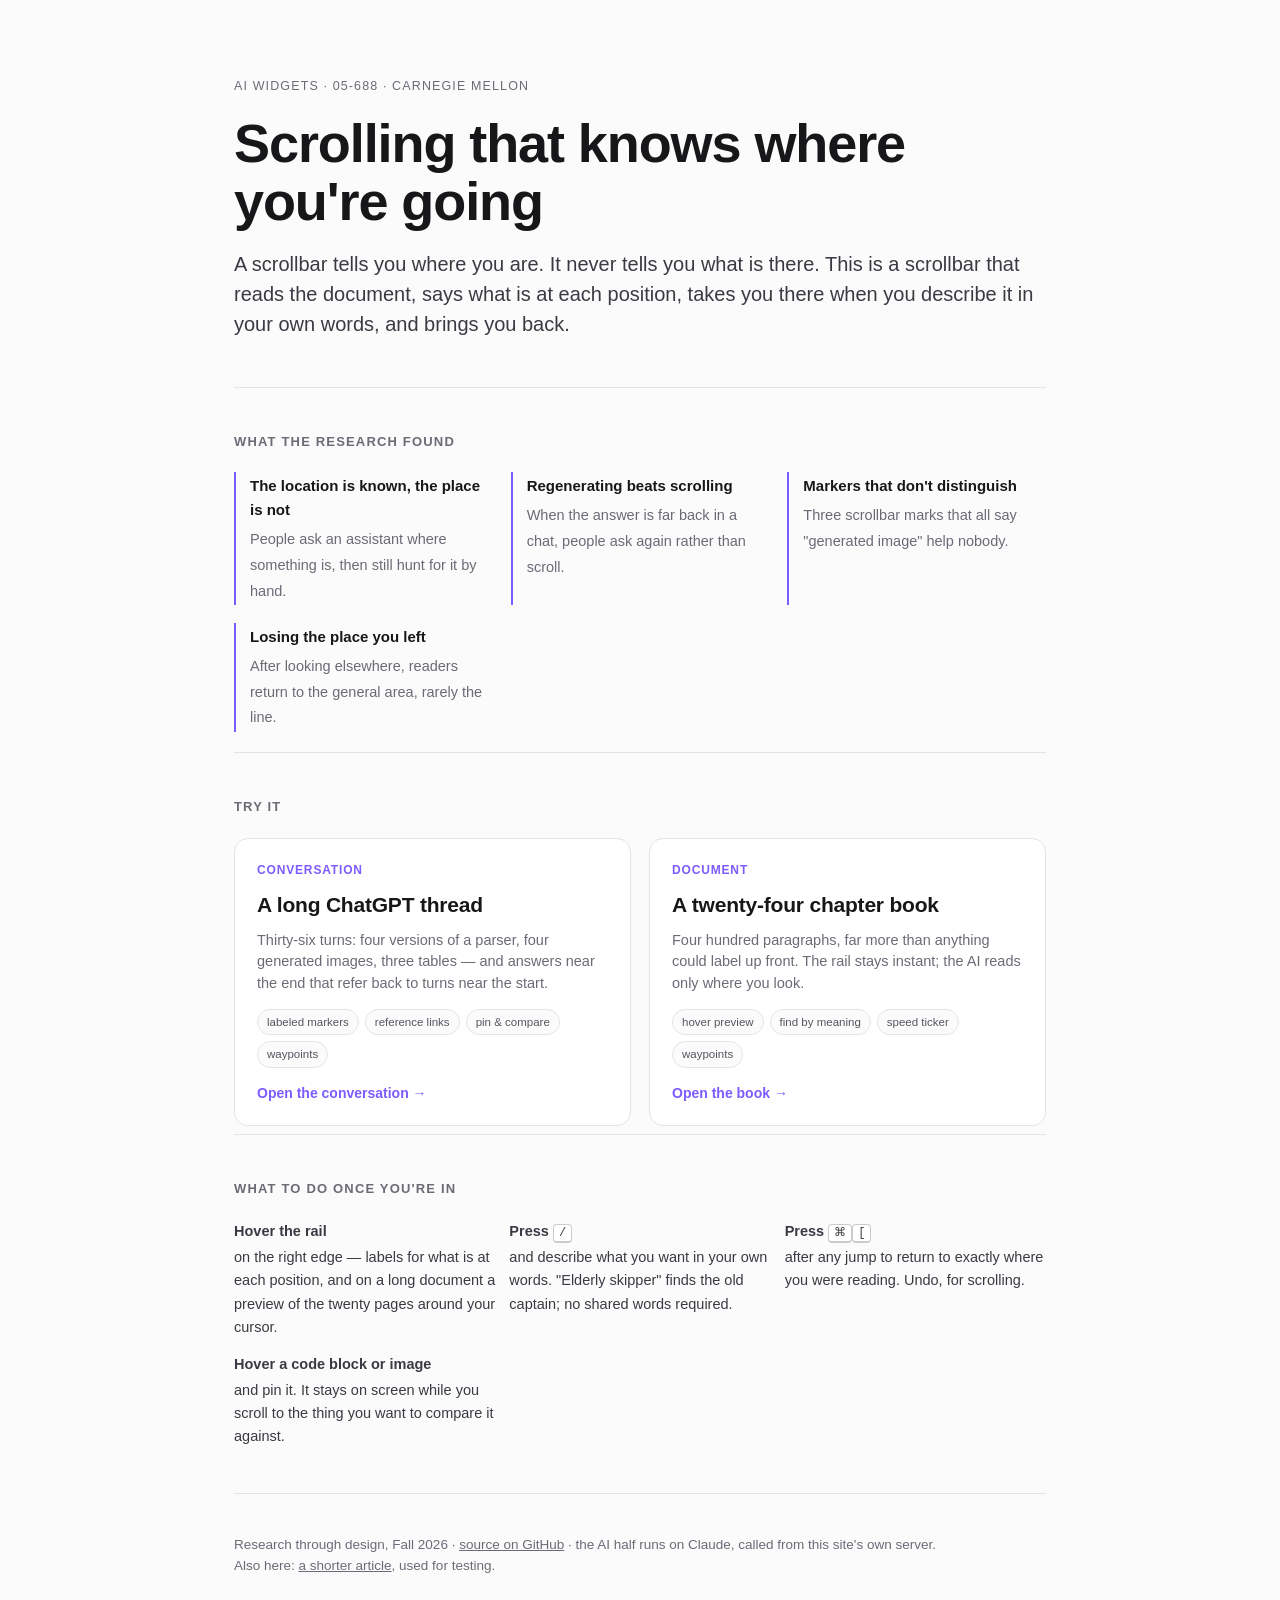
==== index.html @ bb41c3c0 "Restructure as a deployed site: home page, /gpt and /document routes, one mode, no settings UI Co-Au" ====
<!doctype html>
<html lang="en"><head><meta charset="utf-8"><meta name="viewport" content="width=device-width,initial-scale=1">
<title>Scrolling that knows where you're going</title>
<meta name="description" content="An intelligent scrollbar: labeled markers, a preview of the twenty pages around your cursor, find by meaning, jump-and-return, and pinned comparison.">
<style>
  :root {
    --ink: #17171a; --dim: #6b6b76; --line: #e4e4e8; --paper: #fbfbfc; --acc: #7c5cff;
    color-scheme: light;
  }
  * { box-sizing: border-box; }
  body { margin: 0; background: var(--paper); color: var(--ink);
    font: 16px/1.6 -apple-system, BlinkMacSystemFont, "Segoe UI", Roboto, Helvetica, Arial, sans-serif; }
  .wrap { max-width: 860px; margin: 0 auto; padding: 0 24px; }
  header { padding: 76px 0 48px; }
  .eyebrow { font-size: 12.5px; letter-spacing: .09em; text-transform: uppercase; color: var(--dim); margin-bottom: 18px; }
  h1 { font-size: clamp(34px, 6vw, 54px); line-height: 1.08; letter-spacing: -0.02em; margin: 0 0 18px; font-weight: 700; }
  .lede { font-size: 20px; line-height: 1.5; color: #3a3a42; max-width: 42em; margin: 0; }
  h2 { font-size: 13px; letter-spacing: .09em; text-transform: uppercase; color: var(--dim); font-weight: 600;
       margin: 0 0 20px; padding-top: 44px; border-top: 1px solid var(--line); }
  .findings { display: grid; gap: 18px; grid-template-columns: repeat(auto-fit, minmax(230px, 1fr)); margin: 0 0 20px; padding: 0; list-style: none; }
  .findings li { border-left: 2px solid var(--acc); padding: 2px 0 2px 14px; }
  .findings b { display: block; font-size: 15px; margin-bottom: 4px; }
  .findings span { color: var(--dim); font-size: 14.5px; }
  .demos { display: grid; gap: 18px; grid-template-columns: 1fr 1fr; margin: 4px 0 8px; }
  @media (max-width: 720px) { .demos { grid-template-columns: 1fr; } }
  .demo { display: block; border: 1px solid var(--line); border-radius: 14px; padding: 22px 22px 20px; text-decoration: none;
    color: inherit; background: #fff; transition: border-color .14s, transform .14s, box-shadow .14s; }
  .demo:hover { border-color: var(--acc); transform: translateY(-2px); box-shadow: 0 10px 28px rgba(20,20,40,0.07); }
  .demo .kind { font-size: 12px; letter-spacing: .07em; text-transform: uppercase; color: var(--acc); font-weight: 600; }
  .demo h3 { font-size: 21px; margin: 8px 0 8px; letter-spacing: -0.01em; }
  .demo p { margin: 0 0 14px; color: var(--dim); font-size: 14.5px; line-height: 1.5; }
  .tags { display: flex; flex-wrap: wrap; gap: 6px; }
  .tag { font-size: 11.5px; border: 1px solid var(--line); border-radius: 999px; padding: 3px 9px; color: #55555f; background: var(--paper); }
  .go { display: inline-block; margin-top: 14px; font-size: 14px; font-weight: 600; color: var(--acc); }
  .how { display: grid; gap: 14px; grid-template-columns: repeat(auto-fit, minmax(240px, 1fr)); margin: 0 0 8px; padding: 0; list-style: none; }
  .how li { font-size: 14.5px; color: #3a3a42; }
  .how b { display: block; margin-bottom: 3px; }
  kbd { font: 12px ui-monospace, Menlo, monospace; border: 1px solid #ccc; border-bottom-width: 2px; border-radius: 4px; padding: 1px 5px; background: #fff; }
  footer { color: var(--dim); font-size: 13.5px; padding: 40px 0 70px; margin-top: 44px; border-top: 1px solid var(--line); }
  footer a { color: inherit; }
</style></head>
<body>
<div class="wrap">

<header>
  <div class="eyebrow">AI Widgets · 05-688 · Carnegie Mellon</div>
  <h1>Scrolling that knows where you're going</h1>
  <p class="lede">A scrollbar tells you where you are. It never tells you what is there. This is a scrollbar
  that reads the document, says what is at each position, takes you there when you describe it in your own
  words, and brings you back.</p>
</header>

<h2>What the research found</h2>
<ul class="findings">
  <li><b>The location is known, the place is not</b><span>People ask an assistant where something is, then still hunt for it by hand.</span></li>
  <li><b>Regenerating beats scrolling</b><span>When the answer is far back in a chat, people ask again rather than scroll.</span></li>
  <li><b>Markers that don't distinguish</b><span>Three scrollbar marks that all say "generated image" help nobody.</span></li>
  <li><b>Losing the place you left</b><span>After looking elsewhere, readers return to the general area, rarely the line.</span></li>
</ul>

<h2>Try it</h2>
<div class="demos">
  <a class="demo" href="/gpt">
    <div class="kind">Conversation</div>
    <h3>A long ChatGPT thread</h3>
    <p>Thirty-six turns: four versions of a parser, four generated images, three tables — and answers near the
    end that refer back to turns near the start.</p>
    <div class="tags"><span class="tag">labeled markers</span><span class="tag">reference links</span><span class="tag">pin &amp; compare</span><span class="tag">waypoints</span></div>
    <span class="go">Open the conversation →</span>
  </a>
  <a class="demo" href="/document">
    <div class="kind">Document</div>
    <h3>A twenty-four chapter book</h3>
    <p>Four hundred paragraphs, far more than anything could label up front. The rail stays instant; the AI
    reads only where you look.</p>
    <div class="tags"><span class="tag">hover preview</span><span class="tag">find by meaning</span><span class="tag">speed ticker</span><span class="tag">waypoints</span></div>
    <span class="go">Open the book →</span>
  </a>
</div>

<h2>What to do once you're in</h2>
<ul class="how">
  <li><b>Hover the rail</b>on the right edge — labels for what is at each position, and on a long document a
  preview of the twenty pages around your cursor.</li>
  <li><b>Press <kbd>/</kbd></b>and describe what you want in your own words. "Elderly skipper" finds the old
  captain; no shared words required.</li>
  <li><b>Press <kbd>⌘</kbd><kbd>[</kbd></b>after any jump to return to exactly where you were reading.
  Undo, for scrolling.</li>
  <li><b>Hover a code block or image</b>and pin it. It stays on screen while you scroll to the thing you want
  to compare it against.</li>
</ul>

<footer>
  Research through design, Fall 2026 · <a href="https://github.com/gaodegao35/AI-Widget---Scroll">source on GitHub</a>
  · the AI half runs on Claude, called from this site's own server.
  <br>Also here: <a href="/article">a shorter article</a>, used for testing.
</footer>

</div>
</body></html>
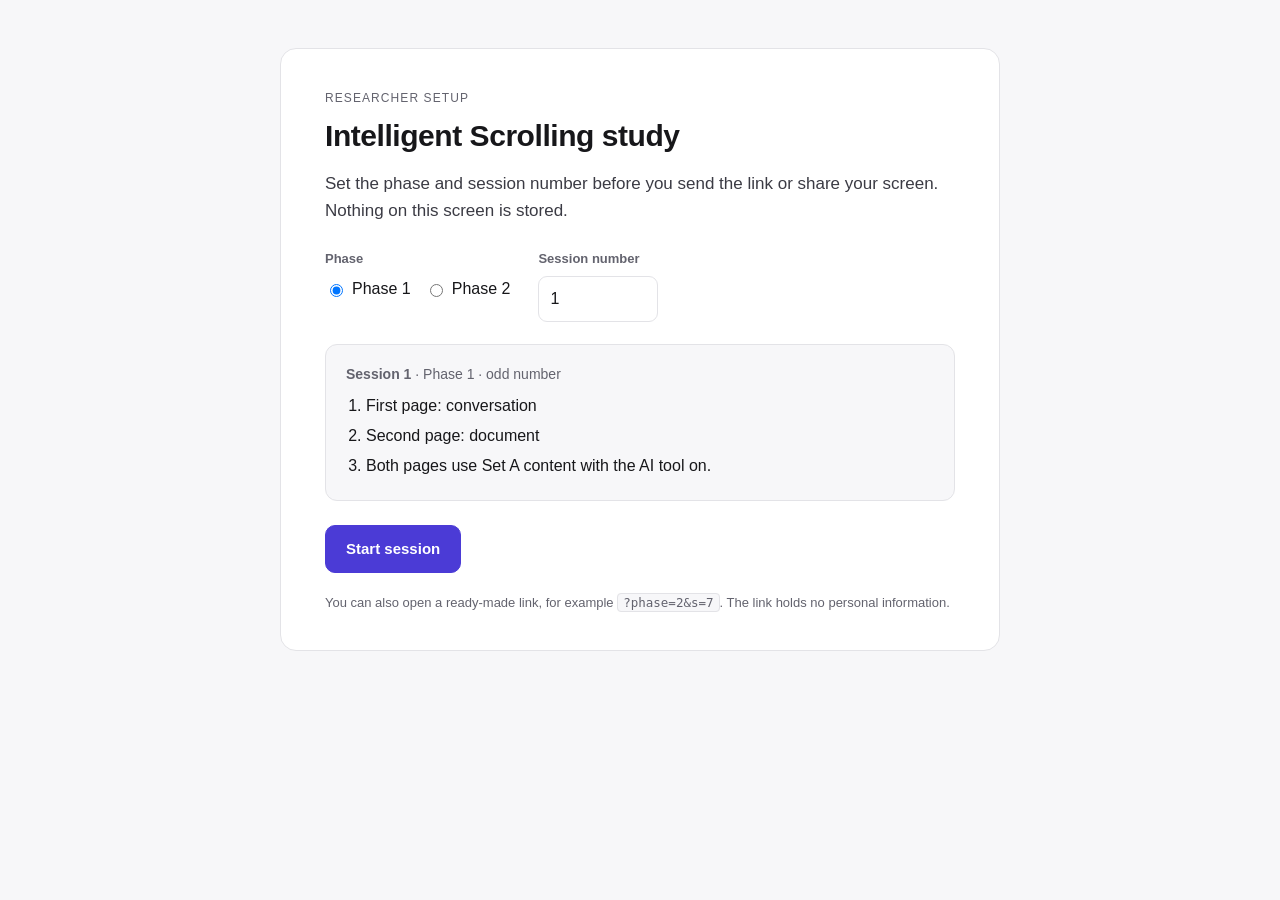
==== commit 1e55b0d1: "Rebuild as the IRB study app: four features, two conditions, Phase 1 and Phase 2 flows Replaces the " ====
--- a/index.html
+++ b/index.html
@@ -1,100 +1,19 @@
 <!doctype html>
-<html lang="en"><head><meta charset="utf-8"><meta name="viewport" content="width=device-width,initial-scale=1">
-<title>Scrolling that knows where you're going</title>
-<meta name="description" content="An intelligent scrollbar: labeled markers, a preview of the twenty pages around your cursor, find by meaning, jump-and-return, and pinned comparison.">
-<style>
-  :root {
-    --ink: #17171a; --dim: #6b6b76; --line: #e4e4e8; --paper: #fbfbfc; --acc: #7c5cff;
-    color-scheme: light;
-  }
-  * { box-sizing: border-box; }
-  body { margin: 0; background: var(--paper); color: var(--ink);
-    font: 16px/1.6 -apple-system, BlinkMacSystemFont, "Segoe UI", Roboto, Helvetica, Arial, sans-serif; }
-  .wrap { max-width: 860px; margin: 0 auto; padding: 0 24px; }
-  header { padding: 76px 0 48px; }
-  .eyebrow { font-size: 12.5px; letter-spacing: .09em; text-transform: uppercase; color: var(--dim); margin-bottom: 18px; }
-  h1 { font-size: clamp(34px, 6vw, 54px); line-height: 1.08; letter-spacing: -0.02em; margin: 0 0 18px; font-weight: 700; }
-  .lede { font-size: 20px; line-height: 1.5; color: #3a3a42; max-width: 42em; margin: 0; }
-  h2 { font-size: 13px; letter-spacing: .09em; text-transform: uppercase; color: var(--dim); font-weight: 600;
-       margin: 0 0 20px; padding-top: 44px; border-top: 1px solid var(--line); }
-  .findings { display: grid; gap: 18px; grid-template-columns: repeat(auto-fit, minmax(230px, 1fr)); margin: 0 0 20px; padding: 0; list-style: none; }
-  .findings li { border-left: 2px solid var(--acc); padding: 2px 0 2px 14px; }
-  .findings b { display: block; font-size: 15px; margin-bottom: 4px; }
-  .findings span { color: var(--dim); font-size: 14.5px; }
-  .demos { display: grid; gap: 18px; grid-template-columns: 1fr 1fr; margin: 4px 0 8px; }
-  @media (max-width: 720px) { .demos { grid-template-columns: 1fr; } }
-  .demo { display: block; border: 1px solid var(--line); border-radius: 14px; padding: 22px 22px 20px; text-decoration: none;
-    color: inherit; background: #fff; transition: border-color .14s, transform .14s, box-shadow .14s; }
-  .demo:hover { border-color: var(--acc); transform: translateY(-2px); box-shadow: 0 10px 28px rgba(20,20,40,0.07); }
-  .demo .kind { font-size: 12px; letter-spacing: .07em; text-transform: uppercase; color: var(--acc); font-weight: 600; }
-  .demo h3 { font-size: 21px; margin: 8px 0 8px; letter-spacing: -0.01em; }
-  .demo p { margin: 0 0 14px; color: var(--dim); font-size: 14.5px; line-height: 1.5; }
-  .tags { display: flex; flex-wrap: wrap; gap: 6px; }
-  .tag { font-size: 11.5px; border: 1px solid var(--line); border-radius: 999px; padding: 3px 9px; color: #55555f; background: var(--paper); }
-  .go { display: inline-block; margin-top: 14px; font-size: 14px; font-weight: 600; color: var(--acc); }
-  .how { display: grid; gap: 14px; grid-template-columns: repeat(auto-fit, minmax(240px, 1fr)); margin: 0 0 8px; padding: 0; list-style: none; }
-  .how li { font-size: 14.5px; color: #3a3a42; }
-  .how b { display: block; margin-bottom: 3px; }
-  kbd { font: 12px ui-monospace, Menlo, monospace; border: 1px solid #ccc; border-bottom-width: 2px; border-radius: 4px; padding: 1px 5px; background: #fff; }
-  footer { color: var(--dim); font-size: 13.5px; padding: 40px 0 70px; margin-top: 44px; border-top: 1px solid var(--line); }
-  footer a { color: inherit; }
-</style></head>
+<html lang="en"><head>
+<meta charset="utf-8">
+<meta name="viewport" content="width=device-width,initial-scale=1">
+<meta name="robots" content="noindex,nofollow">
+<title>Intelligent Scrolling study</title>
+<link rel="stylesheet" href="study/study.css">
+<link rel="stylesheet" href="widget/widget.css">
+</head>
 <body>
-<div class="wrap">
+<main id="app"></main>
 
-<header>
-  <div class="eyebrow">AI Widgets · 05-688 · Carnegie Mellon</div>
-  <h1>Scrolling that knows where you're going</h1>
-  <p class="lede">A scrollbar tells you where you are. It never tells you what is there. This is a scrollbar
-  that reads the document, says what is at each position, takes you there when you describe it in your own
-  words, and brings you back.</p>
-</header>
-
-<h2>What the research found</h2>
-<ul class="findings">
-  <li><b>The location is known, the place is not</b><span>People ask an assistant where something is, then still hunt for it by hand.</span></li>
-  <li><b>Regenerating beats scrolling</b><span>When the answer is far back in a chat, people ask again rather than scroll.</span></li>
-  <li><b>Markers that don't distinguish</b><span>Three scrollbar marks that all say "generated image" help nobody.</span></li>
-  <li><b>Losing the place you left</b><span>After looking elsewhere, readers return to the general area, rarely the line.</span></li>
-</ul>
-
-<h2>Try it</h2>
-<div class="demos">
-  <a class="demo" href="/gpt">
-    <div class="kind">Conversation</div>
-    <h3>A long ChatGPT thread</h3>
-    <p>Thirty-six turns: four versions of a parser, four generated images, three tables — and answers near the
-    end that refer back to turns near the start.</p>
-    <div class="tags"><span class="tag">labeled markers</span><span class="tag">reference links</span><span class="tag">pin &amp; compare</span><span class="tag">waypoints</span></div>
-    <span class="go">Open the conversation →</span>
-  </a>
-  <a class="demo" href="/document">
-    <div class="kind">Document</div>
-    <h3>A twenty-four chapter book</h3>
-    <p>Four hundred paragraphs, far more than anything could label up front. The rail stays instant; the AI
-    reads only where you look.</p>
-    <div class="tags"><span class="tag">hover preview</span><span class="tag">find by meaning</span><span class="tag">speed ticker</span><span class="tag">waypoints</span></div>
-    <span class="go">Open the book →</span>
-  </a>
-</div>
-
-<h2>What to do once you're in</h2>
-<ul class="how">
-  <li><b>Hover the rail</b>on the right edge — labels for what is at each position, and on a long document a
-  preview of the twenty pages around your cursor.</li>
-  <li><b>Press <kbd>/</kbd></b>and describe what you want in your own words. "Elderly skipper" finds the old
-  captain; no shared words required.</li>
-  <li><b>Press <kbd>⌘</kbd><kbd>[</kbd></b>after any jump to return to exactly where you were reading.
-  Undo, for scrolling.</li>
-  <li><b>Hover a code block or image</b>and pin it. It stays on screen while you scroll to the thing you want
-  to compare it against.</li>
-</ul>
-
-<footer>
-  Research through design, Fall 2026 · <a href="https://github.com/gaodegao35/AI-Widget---Scroll">source on GitHub</a>
-  · the AI half runs on Claude, called from this site's own server.
-  <br>Also here: <a href="/article">a shorter article</a>, used for testing.
-</footer>
-
-</div>
+<script src="study/content-a.js"></script>
+<script src="study/content-b.js"></script>
+<script src="study/content-practice.js"></script>
+<script src="study/tasks.js"></script>
+<script src="widget/widget.js"></script>
+<script src="study/app.js"></script>
 </body></html>
--- a/study/study.css
+++ b/study/study.css
@@ -0,0 +1,119 @@
+/* Study app shell. Participant-facing chrome only; the widget brings its own styles. */
+
+:root {
+  --ink: #17171a;
+  --dim: #63636e;
+  --line: #e3e3e7;
+  --paper: #f7f7f9;
+  --acc: #4b3bd6;
+  color-scheme: light;
+}
+* { box-sizing: border-box; }
+html, body { height: 100%; }
+body {
+  margin: 0; background: var(--paper); color: var(--ink);
+  font: 16px/1.6 -apple-system, BlinkMacSystemFont, "Segoe UI", Roboto, Helvetica, Arial, sans-serif;
+}
+#app { height: 100%; overflow: hidden; }
+
+/* ---- card screens ---- */
+.screen { height: 100%; overflow-y: auto; display: flex; align-items: flex-start; justify-content: center; padding: 48px 24px 64px; }
+.card { width: 100%; max-width: 720px; background: #fff; border: 1px solid var(--line); border-radius: 16px; padding: 40px 44px 36px; }
+.card h1 { font-size: 30px; line-height: 1.2; letter-spacing: -0.015em; margin: 0 0 16px; }
+.card h1:focus { outline: none; }
+.eyebrow { font-size: 12px; letter-spacing: .09em; text-transform: uppercase; color: var(--dim); margin: 0 0 10px; }
+.lede { font-size: 17px; color: #3b3b44; margin: 0 0 24px; }
+.body { font-size: 17px; line-height: 1.65; margin: 0 0 28px; white-space: pre-line; }
+.fineprint { font-size: 13px; color: var(--dim); margin: 20px 0 0; }
+.fineprint code { background: var(--paper); border: 1px solid var(--line); border-radius: 4px; padding: 1px 5px; font-size: 12.5px; }
+
+.actions { display: flex; gap: 10px; flex-wrap: wrap; margin-top: 8px; }
+.btn {
+  font: inherit; font-size: 15px; padding: 11px 20px; border-radius: 10px;
+  border: 1px solid var(--line); background: #fff; color: var(--ink); cursor: pointer;
+}
+.btn:hover { border-color: var(--acc); color: var(--acc); }
+.btn:focus-visible { outline: 2px solid var(--acc); outline-offset: 2px; }
+.btn-primary { background: var(--acc); border-color: var(--acc); color: #fff; font-weight: 600; }
+.btn-primary:hover { background: #3c2fb5; border-color: #3c2fb5; color: #fff; }
+.btn-sm { font-size: 14px; padding: 8px 14px; border-radius: 8px; }
+
+/* ---- setup screen ---- */
+.field-row { display: flex; gap: 28px; flex-wrap: wrap; margin: 4px 0 22px; }
+.field-label { display: block; font-size: 13px; font-weight: 600; color: var(--dim); margin-bottom: 7px; }
+.field { font: inherit; padding: 9px 11px; border: 1px solid var(--line); border-radius: 9px; background: #fff; color: inherit; }
+.field:focus { outline: 2px solid var(--acc); outline-offset: -1px; }
+input[type="number"].field { width: 120px; }
+.radio-row { display: flex; gap: 14px; }
+.radio { display: flex; align-items: center; gap: 6px; cursor: pointer; }
+.order-summary { background: var(--paper); border: 1px solid var(--line); border-radius: 12px; padding: 18px 20px; margin-bottom: 24px; }
+.order-line { font-size: 14px; color: var(--dim); margin-bottom: 8px; }
+.order-list { margin: 0; padding-left: 20px; }
+.order-list li { margin: 4px 0; }
+
+/* ---- question + SUS screens ---- */
+.questions { margin: 0 0 8px; padding-left: 22px; }
+.questions li { margin-bottom: 22px; }
+.q-text { display: block; margin-bottom: 8px; }
+.textarea { width: 100%; font-size: 15px; resize: vertical; }
+.sus { margin: 8px 0 20px; padding-left: 22px; }
+.sus li { margin-bottom: 18px; }
+.sus-text { display: block; margin-bottom: 8px; }
+.sus-scale { display: flex; gap: 8px; flex-wrap: wrap; }
+.sus-opt { display: flex; align-items: center; gap: 5px; border: 1px solid var(--line); border-radius: 8px; padding: 6px 10px; cursor: pointer; background: #fff; font-size: 14px; }
+.sus-opt:hover { border-color: var(--acc); }
+.sus-opt:focus-within { outline: 2px solid var(--acc); outline-offset: 1px; }
+.sus-end { color: var(--dim); font-size: 12px; }
+.sus-end:empty { display: none; }
+
+/* ---- content screens ---- */
+.content-screen { height: 100%; display: flex; flex-direction: column; background: #fff; }
+.stage { position: relative; flex: 1; min-height: 0; }
+.page-scroll {
+  position: absolute; inset: 0 232px 0 0; overflow-y: auto; scroll-behavior: auto;
+  padding: 36px 40px 120px;
+}
+.stage-plain .page-scroll { right: 0; }
+.page-scroll:focus { outline: none; }
+.page-inner { max-width: 720px; margin: 0 auto; }
+.page-title { font-size: 28px; line-height: 1.2; margin: 0 0 6px; letter-spacing: -0.015em; }
+.page-sub { color: var(--dim); font-size: 14px; margin: 0 0 32px; }
+
+.docsec { margin: 0 0 30px; padding: 2px 10px; }
+.docsec h2 { font-size: 19px; margin: 0 0 10px; letter-spacing: -0.005em; }
+.docsec p { margin: 0 0 12px; }
+
+.exchange { margin: 0 0 26px; padding: 2px 10px; }
+.msg { margin-bottom: 14px; }
+.who { display: block; font-size: 11.5px; letter-spacing: .07em; text-transform: uppercase; color: var(--dim); margin-bottom: 5px; }
+.bubble p { margin: 0 0 10px; }
+.bubble p:last-child { margin-bottom: 0; }
+.msg-user .bubble { background: var(--paper); border: 1px solid var(--line); border-radius: 12px; padding: 12px 16px; }
+
+/* cover shown before a timed task starts, and when time is up */
+.cover {
+  position: absolute; inset: 0 232px 0 0; z-index: 5;
+  display: flex; align-items: center; justify-content: center;
+  background: rgba(247,247,249,.86); backdrop-filter: blur(7px);
+  color: var(--dim); font-size: 15px;
+}
+.stage-plain .cover { right: 0; }
+
+/* ---- task panel ---- */
+.taskpanel {
+  flex: none; border-top: 1px solid var(--line); background: #fff;
+  padding: 14px 24px 16px; display: flex; flex-direction: column; gap: 8px;
+  box-shadow: 0 -4px 18px rgba(20,20,40,.05);
+}
+.taskpanel-head { display: flex; align-items: baseline; justify-content: space-between; gap: 16px; }
+.task-num { font-size: 12px; letter-spacing: .07em; text-transform: uppercase; color: var(--dim); }
+.task-text { margin: 0; font-size: 17px; line-height: 1.5; max-width: 860px; }
+.task-note { margin: 0; font-size: 14px; color: var(--dim); }
+.taskpanel-actions { display: flex; gap: 10px; }
+.clock { font: 600 20px/1 ui-monospace, Menlo, Consolas, monospace; font-variant-numeric: tabular-nums; }
+
+@media (max-width: 860px) {
+  .card { padding: 28px 24px; }
+  .page-scroll, .cover { right: 0; }
+  .isw { display: none; }
+}
--- a/widget/widget.css
+++ b/widget/widget.css
@@ -0,0 +1,113 @@
+/* Intelligent Scrolling widget. Scoped to .isw so it cannot affect the study content. */
+
+.isw {
+  --isw-ink: #1b1b20;
+  --isw-dim: #6a6a75;
+  --isw-line: #dededf;
+  --isw-acc: #4b3bd6;
+  --isw-hit: #b25c00;
+  position: absolute; top: 0; right: 0; bottom: 0; width: 232px;
+  display: flex; flex-direction: column; gap: 8px;
+  padding: 12px 12px 12px 8px;
+  border-left: 1px solid var(--isw-line);
+  background: #fcfcfd;
+  font: 13px/1.45 -apple-system, BlinkMacSystemFont, "Segoe UI", Roboto, Helvetica, Arial, sans-serif;
+  color: var(--isw-ink);
+  box-sizing: border-box;
+}
+.isw *, .isw *::before, .isw *::after { box-sizing: border-box; }
+.isw button { font: inherit; color: inherit; cursor: pointer; }
+.isw [hidden] { display: none !important; }
+
+/* ---- back + search ---- */
+.isw-top { display: flex; flex-direction: column; gap: 7px; flex: none; }
+.isw-back {
+  display: flex; align-items: center; gap: 6px; justify-content: center;
+  background: #fff; border: 1px solid var(--isw-line); border-radius: 8px;
+  padding: 8px 10px; font-weight: 600;
+}
+.isw-back:hover:not(:disabled) { border-color: var(--isw-acc); color: var(--isw-acc); }
+.isw-back:disabled { opacity: .42; cursor: default; }
+.isw-back-arrow { font-size: 15px; line-height: 1; }
+.isw-searchform { display: flex; gap: 5px; }
+.isw-input {
+  flex: 1; min-width: 0; font: inherit; padding: 8px 10px;
+  border: 1px solid var(--isw-line); border-radius: 8px; background: #fff; color: inherit;
+}
+.isw-input:focus { outline: 2px solid var(--isw-acc); outline-offset: -1px; border-color: var(--isw-acc); }
+.isw-go {
+  flex: none; width: 36px; border: 1px solid var(--isw-line); border-radius: 8px;
+  background: #fff; font-size: 15px;
+}
+.isw-go:hover:not(:disabled) { border-color: var(--isw-acc); color: var(--isw-acc); }
+.isw-go:disabled { opacity: .5; cursor: default; }
+.isw-privacy { margin: 0; font-size: 11px; line-height: 1.35; color: var(--isw-dim); }
+
+/* ---- status + results ---- */
+.isw-status { flex: none; font-size: 12px; color: var(--isw-dim); }
+.isw-status:empty { display: none; }
+.isw-busy::before {
+  content: ''; display: inline-block; width: 9px; height: 9px; margin-right: 6px;
+  border: 2px solid var(--isw-line); border-top-color: var(--isw-acc); border-radius: 50%;
+  animation: isw-spin .7s linear infinite; vertical-align: -1px;
+}
+@keyframes isw-spin { to { transform: rotate(360deg); } }
+.isw-error { color: #a12d2d; }
+.isw-retry { display: block; margin-top: 5px; background: #fff; border: 1px solid var(--isw-line); border-radius: 7px; padding: 5px 10px; font-size: 12px; }
+.isw-retry:hover { border-color: var(--isw-acc); color: var(--isw-acc); }
+.isw-results-head { display: flex; justify-content: space-between; align-items: center; margin-bottom: 4px; font-weight: 600; color: var(--isw-ink); }
+.isw-clear { background: none; border: 0; padding: 2px 4px; color: var(--isw-dim); text-decoration: underline; font-size: 11.5px; }
+.isw-results { list-style: none; margin: 0; padding: 0; display: flex; flex-direction: column; gap: 3px; max-height: 34vh; overflow-y: auto; }
+.isw-result {
+  display: flex; gap: 7px; width: 100%; text-align: left; align-items: flex-start;
+  background: #fff; border: 1px solid var(--isw-line); border-radius: 7px; padding: 7px 8px;
+}
+.isw-result:hover { border-color: var(--isw-acc); }
+.isw-result-label { display: block; font-weight: 600; font-size: 12.5px; }
+.isw-result-why { display: block; color: var(--isw-dim); font-size: 11.5px; }
+
+/* ---- the markers ---- */
+.isw-track { position: relative; flex: 1; min-height: 0; }
+.isw-chip {
+  position: absolute; left: 0; right: 0;
+  display: flex; align-items: center; gap: 6px;
+  background: #fff; border: 1px solid var(--isw-line); border-radius: 6px;
+  padding: 3px 7px; text-align: left;
+  transition: border-color .12s, box-shadow .12s, transform .12s;
+}
+.isw-chip:hover, .isw-chip:focus-visible { border-color: var(--isw-acc); transform: translateX(-3px); box-shadow: 0 2px 8px rgba(30,30,60,.09); z-index: 2; }
+.isw-chip:focus-visible { outline: 2px solid var(--isw-acc); outline-offset: 1px; }
+.isw-dot { flex: none; width: 9px; height: 9px; border-radius: 50%; }
+.isw-label {
+  font-size: 11.5px; line-height: 1.25; overflow: hidden; text-overflow: ellipsis; white-space: nowrap;
+}
+.isw-chip-wait .isw-label { color: #b9b9c2; letter-spacing: 1px; }
+.isw-chip.isw-here { border-color: #b9b9c6; background: #f3f3f7; }
+.isw-chip.isw-hit { border-color: var(--isw-hit); box-shadow: inset 3px 0 0 var(--isw-hit); }
+.isw-chip.isw-hit .isw-label { color: var(--isw-hit); font-weight: 600; }
+
+/* ---- hover preview ---- */
+.isw-preview {
+  position: fixed; z-index: 60; width: 320px; max-width: 46vw;
+  background: #1c1c22; color: #f2f2f5; border-radius: 10px; padding: 11px 13px;
+  box-shadow: 0 10px 34px rgba(0,0,0,.28);
+  font: 13px/1.5 -apple-system, BlinkMacSystemFont, "Segoe UI", Roboto, Helvetica, Arial, sans-serif;
+  pointer-events: none;
+}
+.isw-pv-head { font-weight: 700; margin-bottom: 4px; }
+.isw-pv-text { margin: 0; }
+.isw-pv-points { margin: 8px 0 0; padding: 0; list-style: none; display: flex; flex-wrap: wrap; gap: 4px; }
+.isw-pv-points li { background: rgba(255,255,255,.13); border-radius: 999px; padding: 2px 8px; font-size: 11.5px; }
+.isw-pv-loading { color: #b9b9c4; font-style: italic; }
+.isw-pv-error { color: #ffb3b3; }
+
+/* ---- jump highlight on the content ---- */
+.isw-flash { animation: isw-flash 2.4s ease-out; border-radius: 8px; }
+@keyframes isw-flash {
+  0% { background-color: rgba(75,59,214,.17); box-shadow: 0 0 0 6px rgba(75,59,214,.17); }
+  100% { background-color: transparent; box-shadow: 0 0 0 6px transparent; }
+}
+
+@media (prefers-reduced-motion: reduce) {
+  .isw-chip, .isw-flash { transition: none; animation: none; }
+}
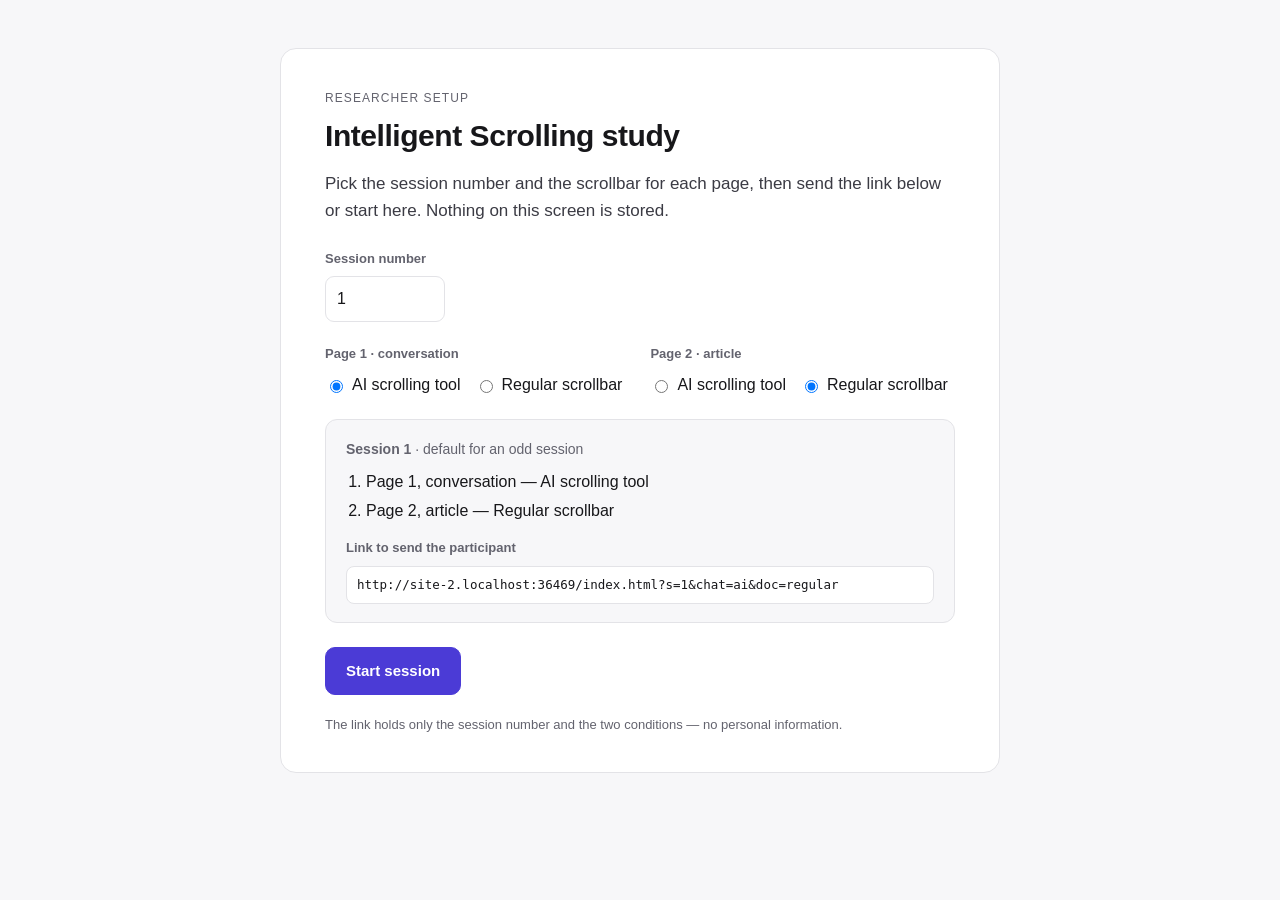
==== commit be3f9e5e: "Moderated session: one content set, AI or regular per page, longer pages - Page 1: 30-exchange chat " ====
--- a/index.html
+++ b/index.html
@@ -10,10 +10,9 @@
 <body>
 <main id="app"></main>
 
-<script src="study/content-a.js"></script>
-<script src="study/content-b.js"></script>
-<script src="study/content-practice.js"></script>
-<script src="study/tasks.js"></script>
+<script src="study/content-chat.js"></script>
+<script src="study/content-doc.js"></script>
+<script src="study/pages.js"></script>
 <script src="widget/widget.js"></script>
 <script src="study/app.js"></script>
 </body></html>
--- a/study/study.css
+++ b/study/study.css
@@ -69,11 +69,7 @@
 /* ---- content screens ---- */
 .content-screen { height: 100%; display: flex; flex-direction: column; background: #fff; }
 .stage { position: relative; flex: 1; min-height: 0; }
-.page-scroll {
-  position: absolute; inset: 0 232px 0 0; overflow-y: auto; scroll-behavior: auto;
-  padding: 36px 40px 120px;
-}
-.stage-plain .page-scroll { right: 0; }
+.page-scroll { overflow-y: auto; scroll-behavior: auto; padding: 32px 36px 90px; }
 .page-scroll:focus { outline: none; }
 .page-inner { max-width: 720px; margin: 0 auto; }
 .page-title { font-size: 28px; line-height: 1.2; margin: 0 0 6px; letter-spacing: -0.015em; }
@@ -88,32 +84,104 @@
 .who { display: block; font-size: 11.5px; letter-spacing: .07em; text-transform: uppercase; color: var(--dim); margin-bottom: 5px; }
 .bubble p { margin: 0 0 10px; }
 .bubble p:last-child { margin-bottom: 0; }
-.msg-user .bubble { background: var(--paper); border: 1px solid var(--line); border-radius: 12px; padding: 12px 16px; }
+.msg-user .bubble { background: var(--paper); border: 1px solid var(--line); border-radius: 12px; padding: 11px 15px; }
 
-/* cover shown before a timed task starts, and when time is up */
-.cover {
-  position: absolute; inset: 0 232px 0 0; z-index: 5;
-  display: flex; align-items: center; justify-content: center;
-  background: rgba(247,247,249,.86); backdrop-filter: blur(7px);
-  color: var(--dim); font-size: 15px;
+/* ---- welcome + intro screens ---- */
+.card-wide { max-width: 820px; }
+.context-list { display: grid; gap: 14px; margin: 0 0 8px; }
+.context-item { background: var(--paper); border: 1px solid var(--line); border-radius: 12px; padding: 16px 20px; }
+.context-item h2 { font-size: 16px; margin: 0 0 6px; }
+.context-item p { margin: 0; font-size: 15.5px; line-height: 1.6; color: #34343c; }
+.tool-line { display: inline-block; font-size: 14px; font-weight: 600; border-radius: 8px; padding: 6px 12px; margin: 0 0 4px; }
+.tool-ai { background: rgba(75,59,214,.09); color: var(--acc); }
+.tool-regular { background: var(--paper); color: var(--dim); border: 1px solid var(--line); }
+.order-link { margin-top: 14px; }
+.linkbox { display: block; font-size: 12.5px; background: #fff; border: 1px solid var(--line); border-radius: 8px; padding: 8px 10px; word-break: break-all; user-select: all; }
+
+/* ---- the slim bar under a content page ---- */
+.studybar {
+  flex: none; display: flex; align-items: center; justify-content: space-between; gap: 16px;
+  border-top: 1px solid var(--line); background: #fff; padding: 8px 18px;
 }
-.stage-plain .cover { right: 0; }
-
-/* ---- task panel ---- */
-.taskpanel {
-  flex: none; border-top: 1px solid var(--line); background: #fff;
-  padding: 14px 24px 16px; display: flex; flex-direction: column; gap: 8px;
-  box-shadow: 0 -4px 18px rgba(20,20,40,.05);
-}
-.taskpanel-head { display: flex; align-items: baseline; justify-content: space-between; gap: 16px; }
-.task-num { font-size: 12px; letter-spacing: .07em; text-transform: uppercase; color: var(--dim); }
-.task-text { margin: 0; font-size: 17px; line-height: 1.5; max-width: 860px; }
-.task-note { margin: 0; font-size: 14px; color: var(--dim); }
-.taskpanel-actions { display: flex; gap: 10px; }
-.clock { font: 600 20px/1 ui-monospace, Menlo, Consolas, monospace; font-variant-numeric: tabular-nums; }
+.studybar-where { font-size: 12px; letter-spacing: .07em; text-transform: uppercase; color: var(--dim); }
 
 @media (max-width: 860px) {
   .card { padding: 28px 24px; }
-  .page-scroll, .cover { right: 0; }
-  .isw { display: none; }
+  .scrollwrap .page-scroll { right: 0; }
+  .isw-bar { display: none; }
+  .chat-side { display: none; }
 }
+
+/* ---- chat application chrome (conversation pages) ---- */
+.toolbar-host:empty { display: none; }
+.chatapp { position: absolute; inset: 0; display: flex; background: #fff; }
+.chat-side {
+  flex: none; width: 212px; background: #f7f7f9; border-right: 1px solid var(--line);
+  padding: 14px 10px; overflow: hidden;
+}
+.chat-side-head { font-size: 11px; letter-spacing: .09em; text-transform: uppercase; color: var(--dim); padding: 0 8px 10px; }
+.chat-conv { font-size: 13.5px; color: #4a4a55; padding: 8px 10px; border-radius: 8px; margin-bottom: 2px; white-space: nowrap; overflow: hidden; text-overflow: ellipsis; }
+.chat-conv-on { background: #e9e9f1; color: var(--ink); font-weight: 600; }
+.chat-main { flex: 1; min-width: 0; display: flex; flex-direction: column; position: relative; }
+.chat-head { flex: none; padding: 11px 20px; border-bottom: 1px solid var(--line); }
+.chat-title { font-size: 14.5px; font-weight: 600; }
+.chat-composer {
+  flex: none; padding: 14px 24px 18px; border-top: 1px solid var(--line); background: #fff;
+}
+.chat-composer span {
+  display: block; max-width: 720px; margin: 0 auto; background: #f2f2f5; border: 1px solid var(--line);
+  border-radius: 22px; padding: 13px 20px; color: #9a9aa4; font-size: 15px; user-select: none;
+}
+.docapp { position: absolute; inset: 0; background: #fff; display: flex; flex-direction: column; }
+.scrollwrap { position: relative; flex: 1; min-height: 0; }
+.scrollwrap .page-scroll { position: absolute; inset: 0; right: 34px; }
+.stage-plain .scrollwrap .page-scroll { right: 0; }
+
+/* chat bubbles */
+.page-conversation { max-width: 760px; }
+.msg { display: flex; gap: 12px; margin-bottom: 16px; }
+.avatar {
+  flex: none; width: 27px; height: 27px; border-radius: 50%; background: #e9e9f1; color: #55555f;
+  font-size: 11.5px; font-weight: 700; display: flex; align-items: center; justify-content: center; margin-top: 2px;
+}
+.msg-assistant .avatar { background: #2e2e3a; color: #fff; }
+.msg-body { min-width: 0; flex: 1; }
+.exchange { padding: 2px 10px; margin-bottom: 18px; }
+
+/* ---- pictures, code and tables inside a message or section ---- */
+.msg-figure { margin: 14px 0 6px; }
+.msg-figure-art { border: 1px solid var(--line); border-radius: 10px; overflow: hidden; background: #fff; }
+.msg-figure-art svg { display: block; width: 100%; height: auto; }
+.msg-figure figcaption { font-size: 12.5px; color: var(--dim); margin-top: 7px; }
+.msg-code {
+  position: relative; background: #1d1d24; color: #e8e8ee; border-radius: 10px;
+  padding: 26px 15px 14px; margin: 14px 0 6px; overflow-x: auto;
+  font: 12.5px/1.55 ui-monospace, SFMono-Regular, Menlo, Consolas, monospace;
+}
+.msg-code-lang {
+  position: absolute; top: 7px; left: 15px; font-size: 10.5px; letter-spacing: .06em;
+  text-transform: uppercase; color: #9a9aa8; font-family: inherit;
+}
+.msg-code code { font: inherit; white-space: pre; }
+.msg-table { border-collapse: collapse; margin: 14px 0 6px; font-size: 14px; width: 100%; }
+.msg-table th, .msg-table td { border: 1px solid var(--line); padding: 7px 11px; text-align: left; }
+.msg-table th { background: var(--paper); font-weight: 600; }
+.docsec .msg-figure, .docsec .msg-code, .docsec .msg-table { margin-top: 10px; }
+
+/* ---- rich text inside messages and sections ---- */
+.bubble ul, .bubble ol { margin: 0 0 10px; padding-left: 22px; }
+.bubble li { margin: 3px 0; }
+.bubble strong { font-weight: 650; }
+.inline-code { font: 0.88em ui-monospace, SFMono-Regular, Menlo, Consolas, monospace; background: #f0f0f4; border-radius: 4px; padding: 1px 5px; }
+.table-wrap { overflow-x: auto; }
+.msg-table td, .msg-table th { vertical-align: top; }
+
+/* ---- chat chrome extras ---- */
+.chat-newchat { font-size: 13.5px; font-weight: 600; border: 1px solid var(--line); background: #fff; border-radius: 9px; padding: 8px 10px; margin: 0 2px 16px; color: #3b3b44; }
+
+/* ---- article chrome ---- */
+.doc-head { flex: none; display: flex; align-items: baseline; gap: 14px; padding: 12px 24px; border-bottom: 1px solid var(--line); }
+.doc-site { font: 700 17px/1 Georgia, "Times New Roman", serif; letter-spacing: -0.01em; }
+.doc-section { font-size: 12px; letter-spacing: .07em; text-transform: uppercase; color: var(--dim); }
+.page-document .docsec p { font-family: Georgia, "Times New Roman", serif; font-size: 17.5px; line-height: 1.7; }
+.page-document .page-title { font-family: Georgia, "Times New Roman", serif; font-size: 34px; }
--- a/widget/widget.css
+++ b/widget/widget.css
@@ -1,50 +1,44 @@
-/* Intelligent Scrolling widget. Scoped to .isw so it cannot affect the study content. */
+/* Intelligent Scrolling widget. Scoped to .isw* so it cannot affect the study content. */
 
-.isw {
+.isw-toolbar, .isw-bar, .isw-preview {
   --isw-ink: #1b1b20;
   --isw-dim: #6a6a75;
   --isw-line: #dededf;
   --isw-acc: #4b3bd6;
   --isw-hit: #b25c00;
-  position: absolute; top: 0; right: 0; bottom: 0; width: 232px;
-  display: flex; flex-direction: column; gap: 8px;
-  padding: 12px 12px 12px 8px;
-  border-left: 1px solid var(--isw-line);
-  background: #fcfcfd;
   font: 13px/1.45 -apple-system, BlinkMacSystemFont, "Segoe UI", Roboto, Helvetica, Arial, sans-serif;
   color: var(--isw-ink);
   box-sizing: border-box;
 }
-.isw *, .isw *::before, .isw *::after { box-sizing: border-box; }
-.isw button { font: inherit; color: inherit; cursor: pointer; }
-.isw [hidden] { display: none !important; }
+.isw-toolbar *, .isw-bar *, .isw-preview * { box-sizing: border-box; }
+.isw-toolbar button, .isw-bar button { font: inherit; color: inherit; cursor: pointer; }
+.isw-toolbar [hidden], .isw-bar [hidden] { display: none !important; }
 
-/* ---- back + search ---- */
-.isw-top { display: flex; flex-direction: column; gap: 7px; flex: none; }
+/* ---------- toolbar: back + search ---------- */
+.isw-toolbar {
+  position: relative;
+  display: flex; align-items: center; gap: 10px; flex-wrap: wrap;
+  padding: 9px 16px; border-bottom: 1px solid var(--isw-line); background: #fcfcfd;
+}
 .isw-back {
-  display: flex; align-items: center; gap: 6px; justify-content: center;
+  display: inline-flex; align-items: center; gap: 6px;
   background: #fff; border: 1px solid var(--isw-line); border-radius: 8px;
-  padding: 8px 10px; font-weight: 600;
+  padding: 7px 13px; font-weight: 600; flex: none;
 }
 .isw-back:hover:not(:disabled) { border-color: var(--isw-acc); color: var(--isw-acc); }
 .isw-back:disabled { opacity: .42; cursor: default; }
 .isw-back-arrow { font-size: 15px; line-height: 1; }
-.isw-searchform { display: flex; gap: 5px; }
+.isw-searchform { display: flex; gap: 6px; flex: 1 1 300px; max-width: 520px; }
 .isw-input {
-  flex: 1; min-width: 0; font: inherit; padding: 8px 10px;
+  flex: 1; min-width: 0; font: inherit; padding: 7px 11px;
   border: 1px solid var(--isw-line); border-radius: 8px; background: #fff; color: inherit;
 }
 .isw-input:focus { outline: 2px solid var(--isw-acc); outline-offset: -1px; border-color: var(--isw-acc); }
-.isw-go {
-  flex: none; width: 36px; border: 1px solid var(--isw-line); border-radius: 8px;
-  background: #fff; font-size: 15px;
-}
+.isw-go { flex: none; border: 1px solid var(--isw-line); border-radius: 8px; background: #fff; padding: 7px 14px; }
 .isw-go:hover:not(:disabled) { border-color: var(--isw-acc); color: var(--isw-acc); }
 .isw-go:disabled { opacity: .5; cursor: default; }
-.isw-privacy { margin: 0; font-size: 11px; line-height: 1.35; color: var(--isw-dim); }
-
-/* ---- status + results ---- */
-.isw-status { flex: none; font-size: 12px; color: var(--isw-dim); }
+.isw-privacy { font-size: 11.5px; color: var(--isw-dim); }
+.isw-status { font-size: 12px; color: var(--isw-dim); display: inline-flex; align-items: center; gap: 8px; }
 .isw-status:empty { display: none; }
 .isw-busy::before {
   content: ''; display: inline-block; width: 9px; height: 9px; margin-right: 6px;
@@ -53,55 +47,101 @@
 }
 @keyframes isw-spin { to { transform: rotate(360deg); } }
 .isw-error { color: #a12d2d; }
-.isw-retry { display: block; margin-top: 5px; background: #fff; border: 1px solid var(--isw-line); border-radius: 7px; padding: 5px 10px; font-size: 12px; }
+.isw-retry { background: #fff; border: 1px solid var(--isw-line); border-radius: 7px; padding: 4px 9px; font-size: 11.5px; }
 .isw-retry:hover { border-color: var(--isw-acc); color: var(--isw-acc); }
-.isw-results-head { display: flex; justify-content: space-between; align-items: center; margin-bottom: 4px; font-weight: 600; color: var(--isw-ink); }
-.isw-clear { background: none; border: 0; padding: 2px 4px; color: var(--isw-dim); text-decoration: underline; font-size: 11.5px; }
-.isw-results { list-style: none; margin: 0; padding: 0; display: flex; flex-direction: column; gap: 3px; max-height: 34vh; overflow-y: auto; }
+
+/* search results drop under the toolbar */
+.isw-results-panel {
+  position: absolute; z-index: 30; top: calc(100% - 1px); left: 16px; width: 440px; max-width: calc(100vw - 32px);
+  background: #fff; border: 1px solid var(--isw-line); border-radius: 0 0 10px 10px;
+  box-shadow: 0 10px 28px rgba(20,20,40,.12); padding: 6px; display: flex; flex-direction: column; gap: 3px;
+  max-height: 52vh; overflow-y: auto;
+}
 .isw-result {
-  display: flex; gap: 7px; width: 100%; text-align: left; align-items: flex-start;
-  background: #fff; border: 1px solid var(--isw-line); border-radius: 7px; padding: 7px 8px;
+  display: flex; gap: 9px; align-items: flex-start; text-align: left; width: 100%;
+  background: #fff; border: 1px solid transparent; border-radius: 7px; padding: 8px 9px;
 }
-.isw-result:hover { border-color: var(--isw-acc); }
-.isw-result-label { display: block; font-weight: 600; font-size: 12.5px; }
-.isw-result-why { display: block; color: var(--isw-dim); font-size: 11.5px; }
+.isw-result:hover { background: #f5f5fa; border-color: var(--isw-line); }
+.isw-result-label { display: block; font-weight: 600; font-size: 13px; }
+.isw-result-why { display: block; color: var(--isw-dim); font-size: 12px; }
+.isw-clear { align-self: flex-start; background: none; border: 0; color: var(--isw-dim); text-decoration: underline; font-size: 12px; padding: 5px 9px; }
 
-/* ---- the markers ---- */
-.isw-track { position: relative; flex: 1; min-height: 0; }
-.isw-chip {
+/* ---------- the scrollbar itself ---------- */
+.isw-bar {
+  position: absolute; top: 0; right: 0; bottom: 0; width: 34px;
+  background: #f6f6f9; border-left: 1px solid var(--isw-line);
+  transition: width .16s ease;
+  z-index: 20;
+}
+.isw-bar.isw-open { width: 272px; box-shadow: -10px 0 26px rgba(20,20,40,.10); }
+.isw-segs { position: absolute; inset: 6px 0 6px 0; }
+.isw-seg {
   position: absolute; left: 0; right: 0;
-  display: flex; align-items: center; gap: 6px;
-  background: #fff; border: 1px solid var(--isw-line); border-radius: 6px;
-  padding: 3px 7px; text-align: left;
-  transition: border-color .12s, box-shadow .12s, transform .12s;
+  display: flex; align-items: flex-start; gap: 7px;
+  background: transparent; border: 0; border-radius: 0;
+  padding: 1px 4px 1px 6px; overflow: hidden; text-align: left;
 }
-.isw-chip:hover, .isw-chip:focus-visible { border-color: var(--isw-acc); transform: translateX(-3px); box-shadow: 0 2px 8px rgba(30,30,60,.09); z-index: 2; }
-.isw-chip:focus-visible { outline: 2px solid var(--isw-acc); outline-offset: 1px; }
-.isw-dot { flex: none; width: 9px; height: 9px; border-radius: 50%; }
-.isw-label {
-  font-size: 11.5px; line-height: 1.25; overflow: hidden; text-overflow: ellipsis; white-space: nowrap;
+.isw-stripe { flex: none; width: 7px; border-radius: 4px; align-self: stretch; min-height: 11px; opacity: .85; }
+.isw-seg:hover .isw-stripe, .isw-seg.isw-here .isw-stripe { opacity: 1; width: 9px; }
+.isw-badge {
+  display: inline-block; font-size: 9px; font-weight: 700; letter-spacing: .05em; text-transform: uppercase;
+  border-radius: 3px; padding: 1px 4px; margin-right: 5px; vertical-align: 1px; color: #fff;
 }
-.isw-chip-wait .isw-label { color: #b9b9c2; letter-spacing: 1px; }
-.isw-chip.isw-here { border-color: #b9b9c6; background: #f3f3f7; }
-.isw-chip.isw-hit { border-color: var(--isw-hit); box-shadow: inset 3px 0 0 var(--isw-hit); }
-.isw-chip.isw-hit .isw-label { color: var(--isw-hit); font-weight: 600; }
+.isw-badge-image { background: #d1467f; }
+.isw-badge-code { background: #2e9e5b; }
+.isw-badge-table { background: #b8880a; }
+.isw-pv-badge {
+  font-size: 9px; font-weight: 700; letter-spacing: .05em; text-transform: uppercase;
+  background: rgba(255,255,255,.18); border-radius: 3px; padding: 1px 5px;
+}
+.isw-seglabel {
+  flex: 1; min-width: 0; font-size: 11.5px; line-height: 1.3; padding-top: 1px;
+  opacity: 0; transition: opacity .12s ease .04s;
+  overflow: hidden; display: -webkit-box; -webkit-line-clamp: 2; -webkit-box-orient: vertical;
+}
+.isw-bar.isw-open .isw-seglabel { opacity: 1; }
+.isw-bar.isw-open .isw-seg:hover { background: rgba(75,59,214,.08); }
+.isw-seg:focus-visible { outline: 2px solid var(--isw-acc); outline-offset: -2px; }
+.isw-seg.isw-here { background: rgba(0,0,0,.05); }
+.isw-seg.isw-hit .isw-stripe { background: var(--isw-hit) !important; box-shadow: 0 0 0 2px rgba(178,92,0,.25); }
+.isw-seg.isw-hit .isw-seglabel { color: var(--isw-hit); font-weight: 600; }
+.isw-seg-wait .isw-stripe { opacity: .3; }
 
-/* ---- hover preview ---- */
+/* the thumb: shows the viewport and can be dragged */
+.isw-thumb {
+  position: absolute; right: 3px; width: 7px; border-radius: 4px;
+  background: rgba(40,40,60,.34); cursor: grab;
+}
+.isw-bar.isw-open .isw-thumb { right: 4px; width: 9px; background: rgba(40,40,60,.42); }
+.isw-bar.isw-dragging .isw-thumb { cursor: grabbing; background: var(--isw-acc); }
+.isw-thumb:hover { background: rgba(40,40,60,.55); }
+
+/* selection offers the phrase to the search box */
+.isw-selpop {
+  position: fixed; z-index: 70; background: #1c1c22; border-radius: 8px; padding: 3px;
+  box-shadow: 0 6px 20px rgba(0,0,0,.26);
+}
+.isw-selbtn {
+  background: none; border: 0; color: #f2f2f5; padding: 6px 11px; border-radius: 6px;
+  font: 12.5px/1 -apple-system, BlinkMacSystemFont, "Segoe UI", Roboto, sans-serif; white-space: nowrap; cursor: pointer;
+}
+.isw-selbtn:hover { background: rgba(255,255,255,.14); }
+
+/* ---------- hover preview ---------- */
 .isw-preview {
-  position: fixed; z-index: 60; width: 320px; max-width: 46vw;
+  position: fixed; z-index: 60; width: 330px; max-width: 46vw;
   background: #1c1c22; color: #f2f2f5; border-radius: 10px; padding: 11px 13px;
-  box-shadow: 0 10px 34px rgba(0,0,0,.28);
-  font: 13px/1.5 -apple-system, BlinkMacSystemFont, "Segoe UI", Roboto, Helvetica, Arial, sans-serif;
-  pointer-events: none;
+  box-shadow: 0 10px 34px rgba(0,0,0,.3); pointer-events: none;
 }
-.isw-pv-head { font-weight: 700; margin-bottom: 4px; }
+.isw-pv-head { display: flex; align-items: center; gap: 7px; font-weight: 700; margin-bottom: 5px; }
+.isw-pv-dot { width: 9px; height: 9px; border-radius: 50%; flex: none; }
 .isw-pv-text { margin: 0; }
 .isw-pv-points { margin: 8px 0 0; padding: 0; list-style: none; display: flex; flex-wrap: wrap; gap: 4px; }
 .isw-pv-points li { background: rgba(255,255,255,.13); border-radius: 999px; padding: 2px 8px; font-size: 11.5px; }
 .isw-pv-loading { color: #b9b9c4; font-style: italic; }
 .isw-pv-error { color: #ffb3b3; }
 
-/* ---- jump highlight on the content ---- */
+/* ---------- jump highlight on the content ---------- */
 .isw-flash { animation: isw-flash 2.4s ease-out; border-radius: 8px; }
 @keyframes isw-flash {
   0% { background-color: rgba(75,59,214,.17); box-shadow: 0 0 0 6px rgba(75,59,214,.17); }
@@ -109,5 +149,5 @@
 }
 
 @media (prefers-reduced-motion: reduce) {
-  .isw-chip, .isw-flash { transition: none; animation: none; }
+  .isw-bar, .isw-seglabel, .isw-flash { transition: none; animation: none; }
 }
